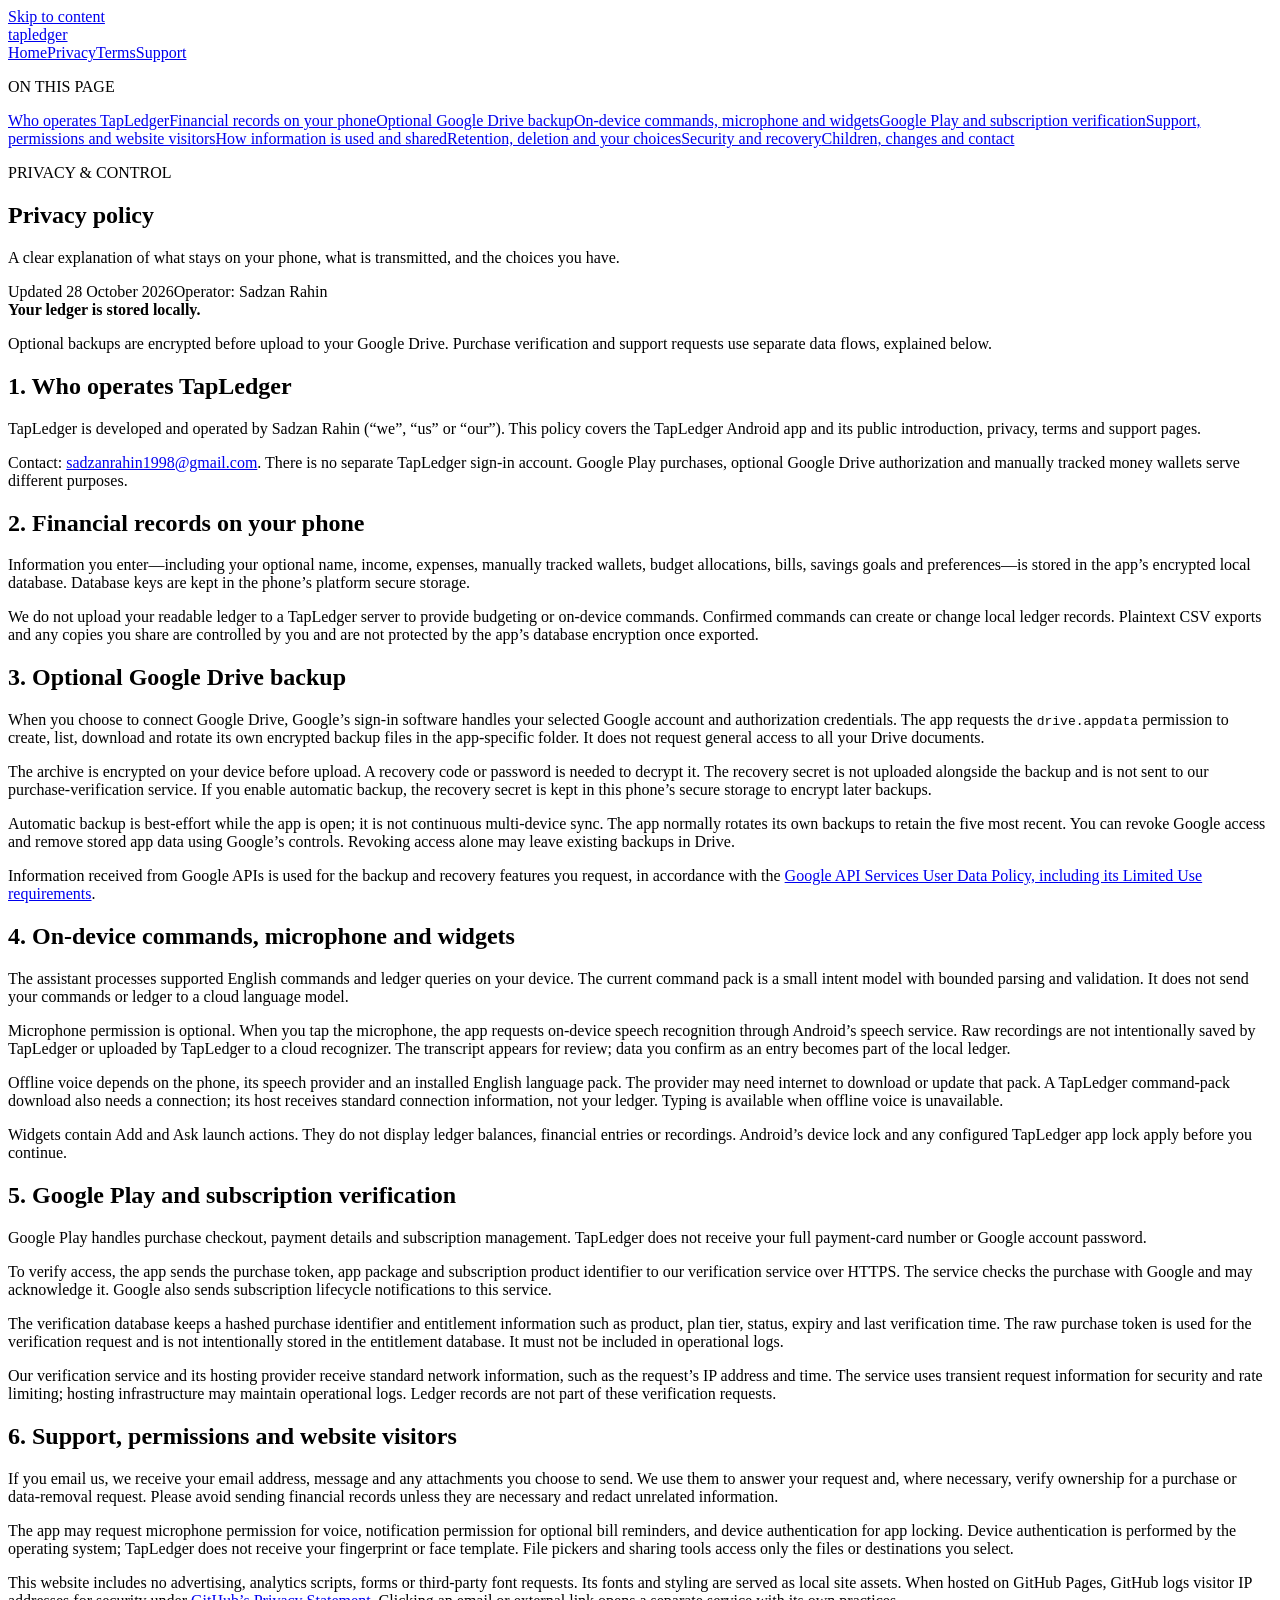
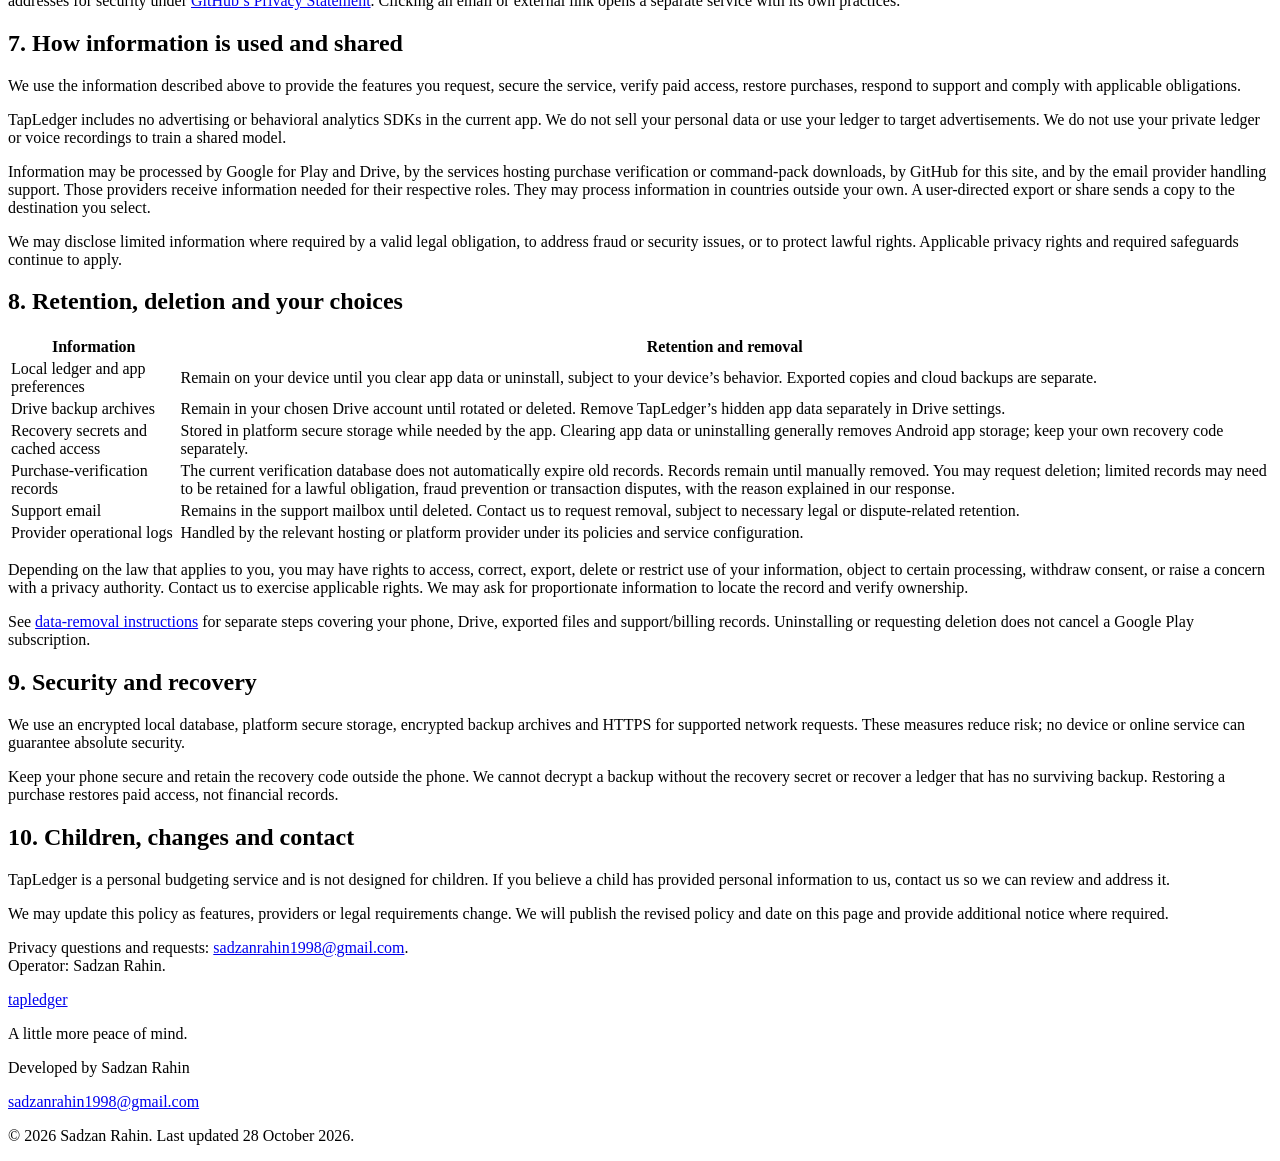
==== privacy.html @ 8fe3b2bb "Add files via upload" ====
<!doctype html>
<html lang="en">
<head>
<meta charset="utf-8"><meta name="viewport" content="width=device-width,initial-scale=1">
<title>Privacy Policy — TapLedger</title><meta name="description" content="How TapLedger handles local financial records, encrypted Drive backups, on-device commands, purchases and support requests.">
<meta name="theme-color" content="#f7f8fc"><meta name="color-scheme" content="light">
<link rel="icon" href="assets/favicon.svg" type="image/svg+xml"><link rel="stylesheet" href="assets/styles.css">
</head>
<body>
<a class="skip-link" href="#main">Skip to content</a>
<header class="site-header"><div class="header-inner"><a class="brand" href="index.html" aria-label="TapLedger home"><span class="brand-mark" aria-hidden="true"><i></i><i></i><i></i><b></b></span><span>tapledger</span></a><nav class="primary-nav" aria-label="Main navigation"><a href="index.html">Home</a><a href="privacy.html" aria-current="page">Privacy</a><a href="terms.html">Terms</a><a href="support.html">Support</a></nav></div></header>
<main id="main" class="page-shell"><div class="document-layout"><aside class="contents" aria-label="Page contents"><p class="eyebrow">ON THIS PAGE</p><nav><a href="#scope">Who operates TapLedger</a><a href="#local-records">Financial records on your phone</a><a href="#drive">Optional Google Drive backup</a><a href="#assistant">On-device commands, microphone and widgets</a><a href="#billing">Google Play and subscription verification</a><a href="#support-data">Support, permissions and website visitors</a><a href="#uses">How information is used and shared</a><a href="#retention">Retention, deletion and your choices</a><a href="#security">Security and recovery</a><a href="#children-changes">Children, changes and contact</a></nav></aside><article class="document"><p class="eyebrow">PRIVACY & CONTROL</p><h1>Privacy policy</h1><p class="lead">A clear explanation of what stays on your phone, what is transmitted, and the choices you have.</p><div class="document-meta"><span>Updated 28 October 2026</span><span>Operator: Sadzan Rahin</span></div><div class="callout"><strong>Your ledger is stored locally.</strong><p>Optional backups are encrypted before upload to your Google Drive. Purchase verification and support requests use separate data flows, explained below.</p></div><section id="scope" class="article-section"><h2>1. Who operates TapLedger</h2><p>TapLedger is developed and operated by Sadzan Rahin (“we”, “us” or “our”). This policy covers the TapLedger Android app and its public introduction, privacy, terms and support pages.</p><p>Contact: <a href="mailto:sadzanrahin1998@gmail.com">sadzanrahin1998@gmail.com</a>. There is no separate TapLedger sign-in account. Google Play purchases, optional Google Drive authorization and manually tracked money wallets serve different purposes.</p></section><section id="local-records" class="article-section"><h2>2. Financial records on your phone</h2><p>Information you enter—including your optional name, income, expenses, manually tracked wallets, budget allocations, bills, savings goals and preferences—is stored in the app’s encrypted local database. Database keys are kept in the phone’s platform secure storage.</p><p>We do not upload your readable ledger to a TapLedger server to provide budgeting or on-device commands. Confirmed commands can create or change local ledger records. Plaintext CSV exports and any copies you share are controlled by you and are not protected by the app’s database encryption once exported.</p></section><section id="drive" class="article-section"><h2>3. Optional Google Drive backup</h2><p>When you choose to connect Google Drive, Google’s sign-in software handles your selected Google account and authorization credentials. The app requests the <code>drive.appdata</code> permission to create, list, download and rotate its own encrypted backup files in the app-specific folder. It does not request general access to all your Drive documents.</p><p>The archive is encrypted on your device before upload. A recovery code or password is needed to decrypt it. The recovery secret is not uploaded alongside the backup and is not sent to our purchase-verification service. If you enable automatic backup, the recovery secret is kept in this phone’s secure storage to encrypt later backups.</p><p>Automatic backup is best-effort while the app is open; it is not continuous multi-device sync. The app normally rotates its own backups to retain the five most recent. You can revoke Google access and remove stored app data using Google’s controls. Revoking access alone may leave existing backups in Drive.</p><p>Information received from Google APIs is used for the backup and recovery features you request, in accordance with the <a href="https://developers.google.com/terms/api-services-user-data-policy">Google API Services User Data Policy, including its Limited Use requirements</a>.</p></section><section id="assistant" class="article-section"><h2>4. On-device commands, microphone and widgets</h2><p>The assistant processes supported English commands and ledger queries on your device. The current command pack is a small intent model with bounded parsing and validation. It does not send your commands or ledger to a cloud language model.</p><p>Microphone permission is optional. When you tap the microphone, the app requests on-device speech recognition through Android’s speech service. Raw recordings are not intentionally saved by TapLedger or uploaded by TapLedger to a cloud recognizer. The transcript appears for review; data you confirm as an entry becomes part of the local ledger.</p><p>Offline voice depends on the phone, its speech provider and an installed English language pack. The provider may need internet to download or update that pack. A TapLedger command-pack download also needs a connection; its host receives standard connection information, not your ledger. Typing is available when offline voice is unavailable.</p><p>Widgets contain Add and Ask launch actions. They do not display ledger balances, financial entries or recordings. Android’s device lock and any configured TapLedger app lock apply before you continue.</p></section><section id="billing" class="article-section"><h2>5. Google Play and subscription verification</h2><p>Google Play handles purchase checkout, payment details and subscription management. TapLedger does not receive your full payment-card number or Google account password.</p><p>To verify access, the app sends the purchase token, app package and subscription product identifier to our verification service over HTTPS. The service checks the purchase with Google and may acknowledge it. Google also sends subscription lifecycle notifications to this service.</p><p>The verification database keeps a hashed purchase identifier and entitlement information such as product, plan tier, status, expiry and last verification time. The raw purchase token is used for the verification request and is not intentionally stored in the entitlement database. It must not be included in operational logs.</p><p>Our verification service and its hosting provider receive standard network information, such as the request’s IP address and time. The service uses transient request information for security and rate limiting; hosting infrastructure may maintain operational logs. Ledger records are not part of these verification requests.</p></section><section id="support-data" class="article-section"><h2>6. Support, permissions and website visitors</h2><p>If you email us, we receive your email address, message and any attachments you choose to send. We use them to answer your request and, where necessary, verify ownership for a purchase or data-removal request. Please avoid sending financial records unless they are necessary and redact unrelated information.</p><p>The app may request microphone permission for voice, notification permission for optional bill reminders, and device authentication for app locking. Device authentication is performed by the operating system; TapLedger does not receive your fingerprint or face template. File pickers and sharing tools access only the files or destinations you select.</p><p>This website includes no advertising, analytics scripts, forms or third-party font requests. Its fonts and styling are served as local site assets. When hosted on GitHub Pages, GitHub logs visitor IP addresses for security under <a href="https://docs.github.com/en/site-policy/privacy-policies/github-general-privacy-statement">GitHub’s Privacy Statement</a>. Clicking an email or external link opens a separate service with its own practices.</p></section><section id="uses" class="article-section"><h2>7. How information is used and shared</h2><p>We use the information described above to provide the features you request, secure the service, verify paid access, restore purchases, respond to support and comply with applicable obligations.</p><p>TapLedger includes no advertising or behavioral analytics SDKs in the current app. We do not sell your personal data or use your ledger to target advertisements. We do not use your private ledger or voice recordings to train a shared model.</p><p>Information may be processed by Google for Play and Drive, by the services hosting purchase verification or command-pack downloads, by GitHub for this site, and by the email provider handling support. Those providers receive information needed for their respective roles. They may process information in countries outside your own. A user-directed export or share sends a copy to the destination you select.</p><p>We may disclose limited information where required by a valid legal obligation, to address fraud or security issues, or to protect lawful rights. Applicable privacy rights and required safeguards continue to apply.</p></section><section id="retention" class="article-section"><h2>8. Retention, deletion and your choices</h2><div class="table-scroll" tabindex="0" role="region" aria-label="Data retention table"><table><thead><tr><th>Information</th><th>Retention and removal</th></tr></thead><tbody><tr><td>Local ledger and app preferences</td><td>Remain on your device until you clear app data or uninstall, subject to your device’s behavior. Exported copies and cloud backups are separate.</td></tr><tr><td>Drive backup archives</td><td>Remain in your chosen Drive account until rotated or deleted. Remove TapLedger’s hidden app data separately in Drive settings.</td></tr><tr><td>Recovery secrets and cached access</td><td>Stored in platform secure storage while needed by the app. Clearing app data or uninstalling generally removes Android app storage; keep your own recovery code separately.</td></tr><tr><td>Purchase-verification records</td><td>The current verification database does not automatically expire old records. Records remain until manually removed. You may request deletion; limited records may need to be retained for a lawful obligation, fraud prevention or transaction disputes, with the reason explained in our response.</td></tr><tr><td>Support email</td><td>Remains in the support mailbox until deleted. Contact us to request removal, subject to necessary legal or dispute-related retention.</td></tr><tr><td>Provider operational logs</td><td>Handled by the relevant hosting or platform provider under its policies and service configuration.</td></tr></tbody></table></div><p>Depending on the law that applies to you, you may have rights to access, correct, export, delete or restrict use of your information, object to certain processing, withdraw consent, or raise a concern with a privacy authority. Contact us to exercise applicable rights. We may ask for proportionate information to locate the record and verify ownership.</p><p>See <a href="support.html#data-removal">data-removal instructions</a> for separate steps covering your phone, Drive, exported files and support/billing records. Uninstalling or requesting deletion does not cancel a Google Play subscription.</p></section><section id="security" class="article-section"><h2>9. Security and recovery</h2><p>We use an encrypted local database, platform secure storage, encrypted backup archives and HTTPS for supported network requests. These measures reduce risk; no device or online service can guarantee absolute security.</p><p>Keep your phone secure and retain the recovery code outside the phone. We cannot decrypt a backup without the recovery secret or recover a ledger that has no surviving backup. Restoring a purchase restores paid access, not financial records.</p></section><section id="children-changes" class="article-section"><h2>10. Children, changes and contact</h2><p>TapLedger is a personal budgeting service and is not designed for children. If you believe a child has provided personal information to us, contact us so we can review and address it.</p><p>We may update this policy as features, providers or legal requirements change. We will publish the revised policy and date on this page and provide additional notice where required.</p><p>Privacy questions and requests: <a href="mailto:sadzanrahin1998@gmail.com?subject=TapLedger%20privacy%20request">sadzanrahin1998@gmail.com</a>.<br>Operator: Sadzan Rahin.</p></section></article></div></main>
<footer class="site-footer"><div><a class="brand footer-brand" href="index.html"><span class="brand-mark" aria-hidden="true"><i></i><i></i><i></i><b></b></span><span>tapledger</span></a><p>A little more peace of mind.</p></div><div><p>Developed by Sadzan Rahin</p><a href="mailto:sadzanrahin1998@gmail.com">sadzanrahin1998@gmail.com</a><p class="fine">© 2026 Sadzan Rahin. Last updated 28 October 2026.</p></div></footer>
</body></html>
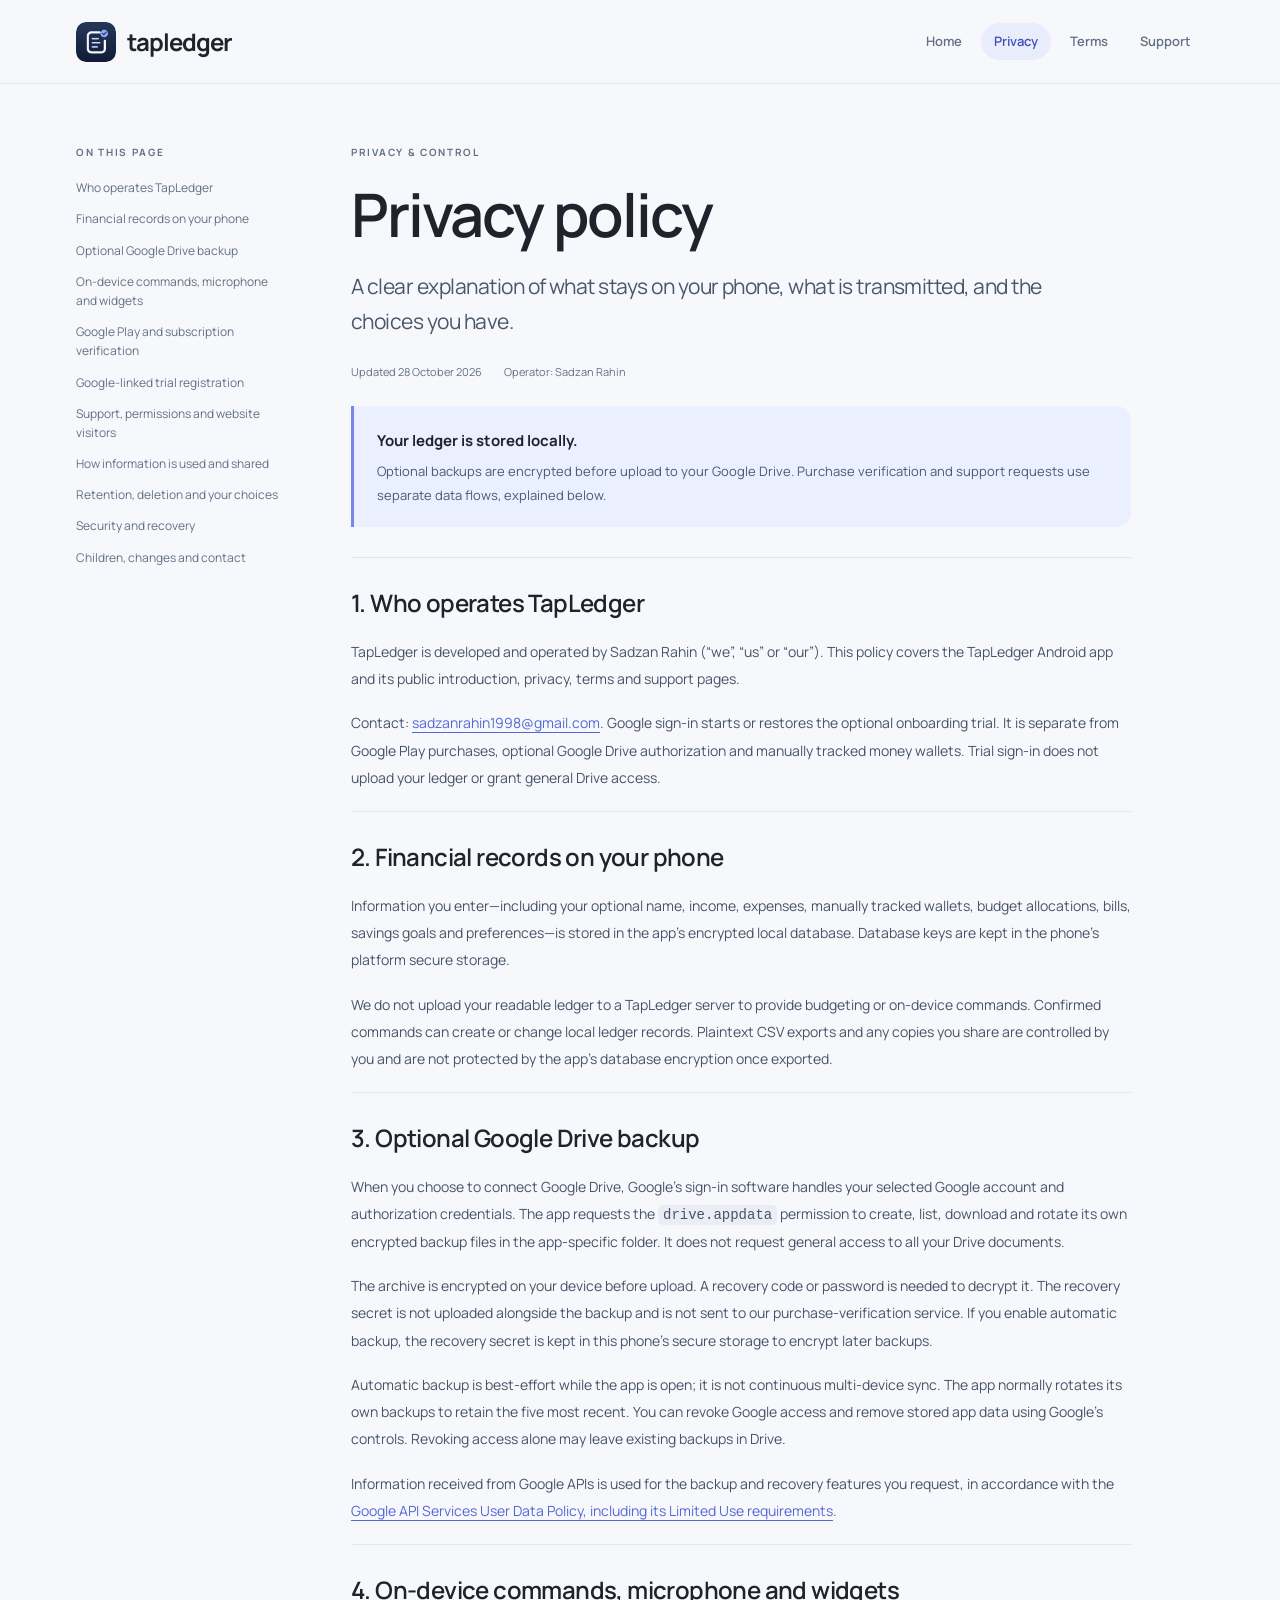
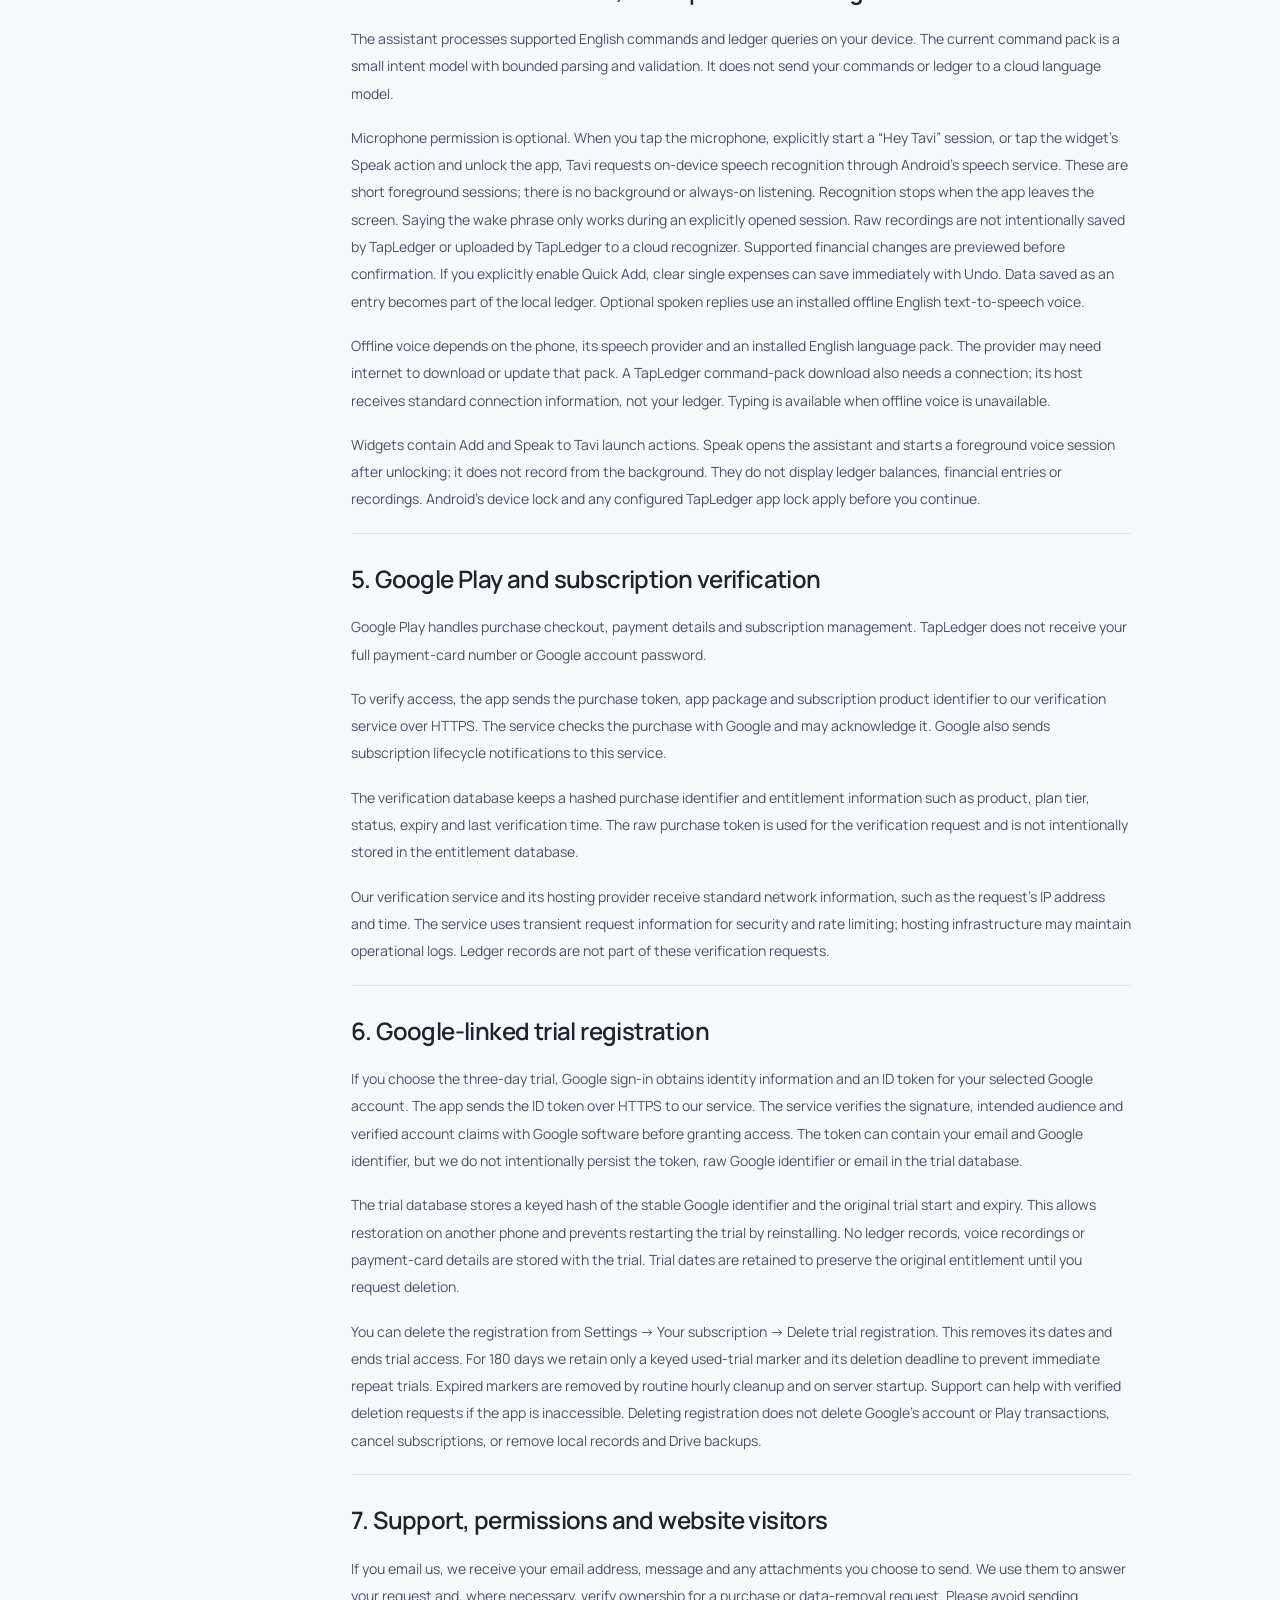
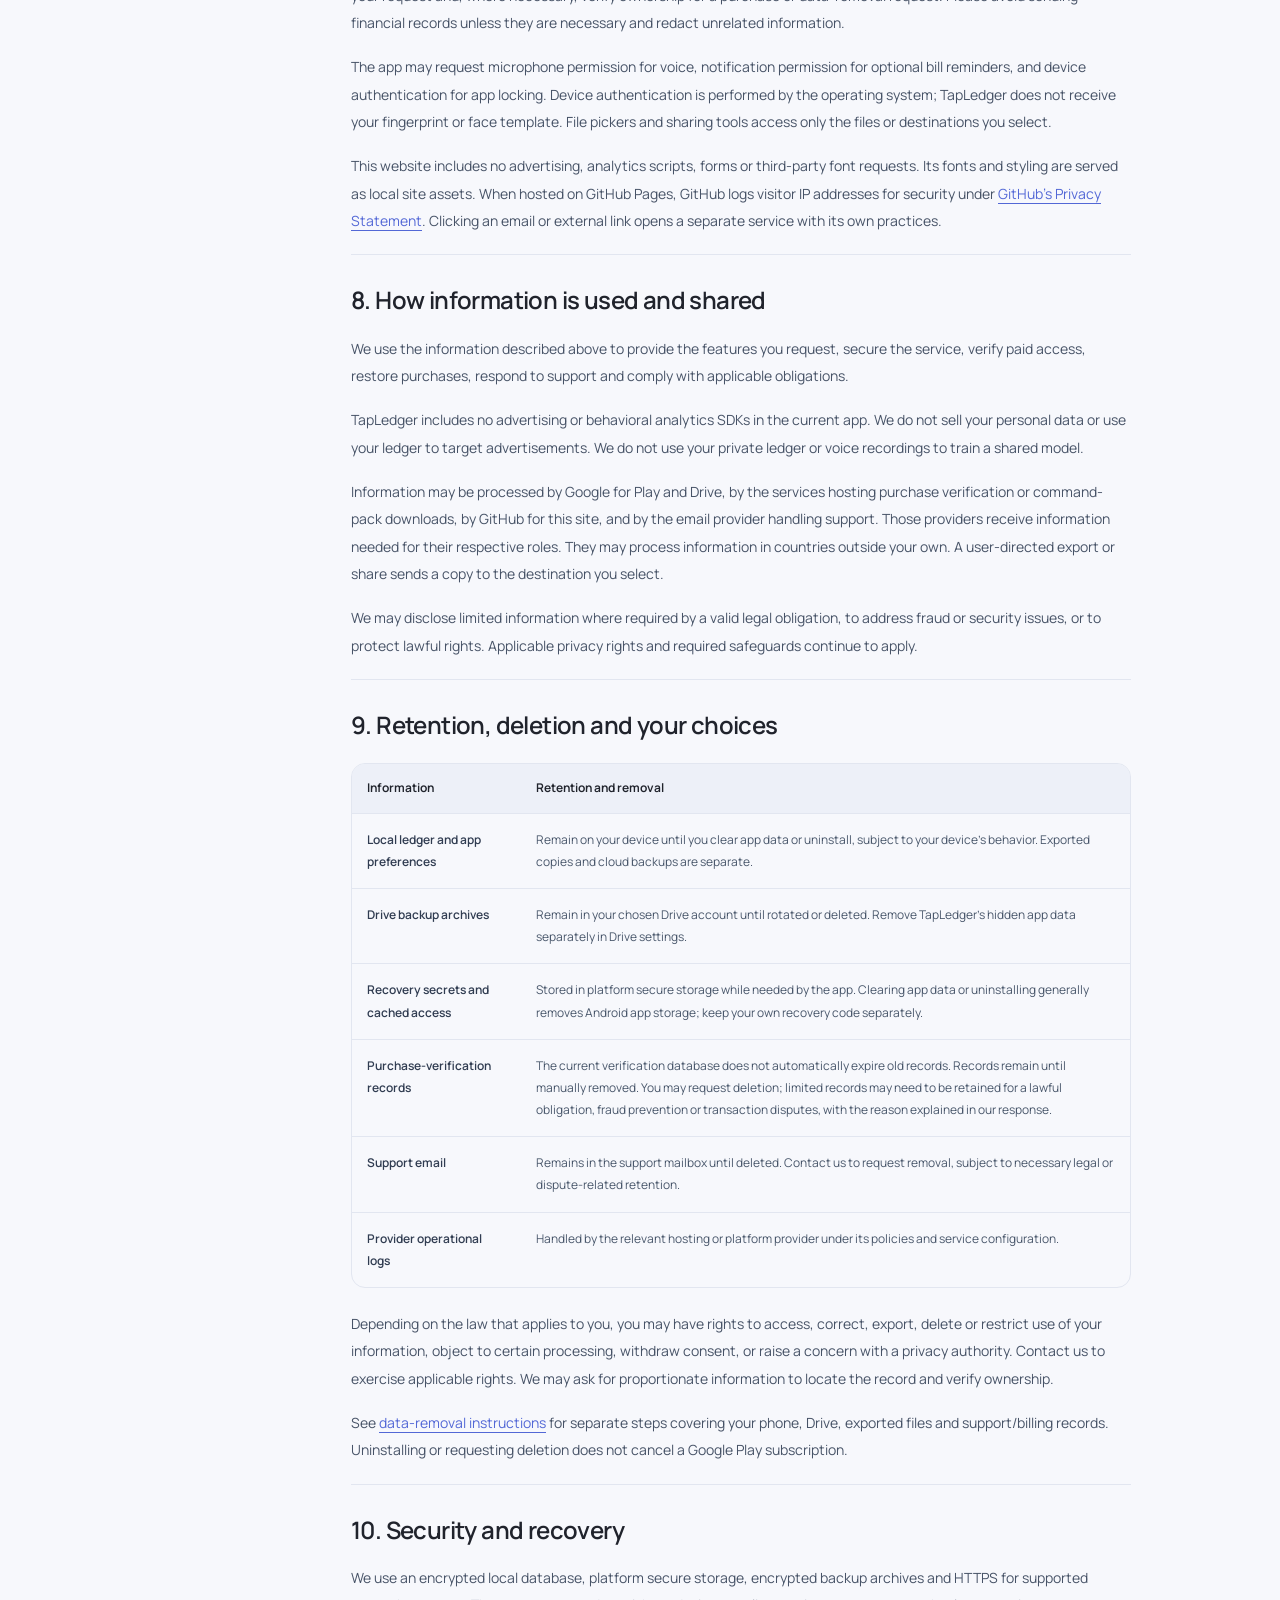
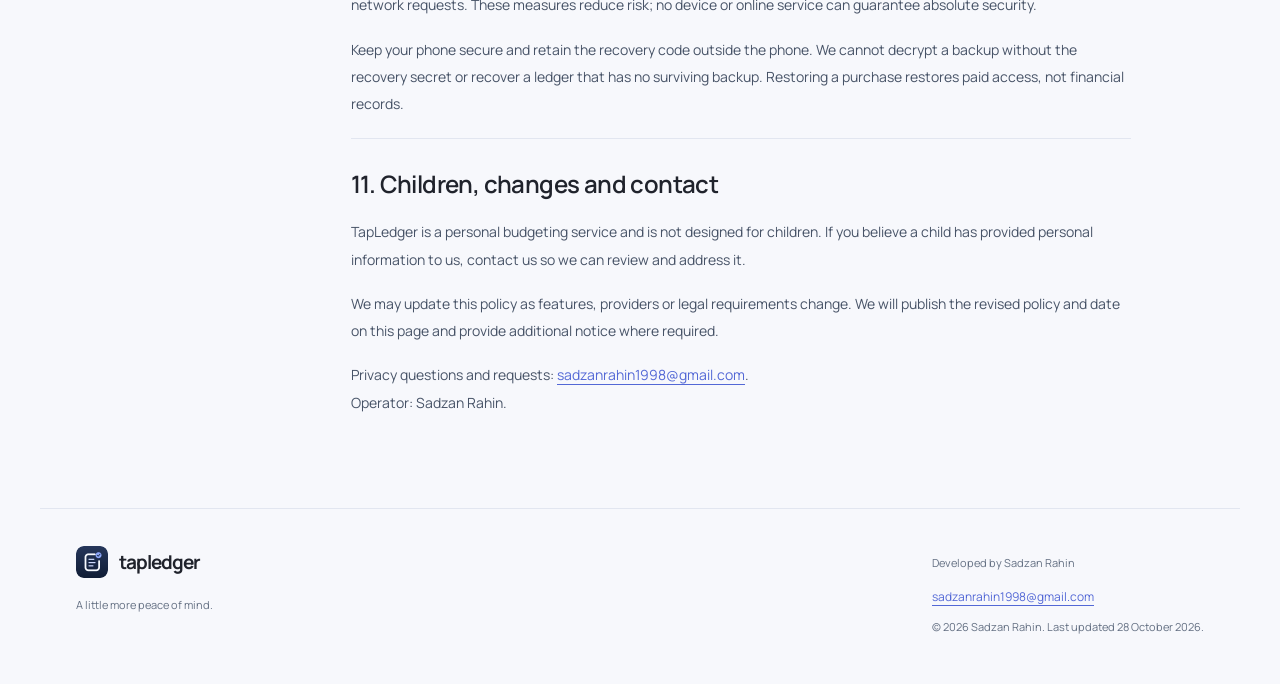
==== commit 8ac9e8af: "Add files via upload" ====
--- a/privacy.html
+++ b/privacy.html
@@ -8,7 +8,7 @@
 </head>
 <body>
 <a class="skip-link" href="#main">Skip to content</a>
-<header class="site-header"><div class="header-inner"><a class="brand" href="index.html" aria-label="TapLedger home"><span class="brand-mark" aria-hidden="true"><i></i><i></i><i></i><b></b></span><span>tapledger</span></a><nav class="primary-nav" aria-label="Main navigation"><a href="index.html">Home</a><a href="privacy.html" aria-current="page">Privacy</a><a href="terms.html">Terms</a><a href="support.html">Support</a></nav></div></header>
-<main id="main" class="page-shell"><div class="document-layout"><aside class="contents" aria-label="Page contents"><p class="eyebrow">ON THIS PAGE</p><nav><a href="#scope">Who operates TapLedger</a><a href="#local-records">Financial records on your phone</a><a href="#drive">Optional Google Drive backup</a><a href="#assistant">On-device commands, microphone and widgets</a><a href="#billing">Google Play and subscription verification</a><a href="#support-data">Support, permissions and website visitors</a><a href="#uses">How information is used and shared</a><a href="#retention">Retention, deletion and your choices</a><a href="#security">Security and recovery</a><a href="#children-changes">Children, changes and contact</a></nav></aside><article class="document"><p class="eyebrow">PRIVACY & CONTROL</p><h1>Privacy policy</h1><p class="lead">A clear explanation of what stays on your phone, what is transmitted, and the choices you have.</p><div class="document-meta"><span>Updated 28 October 2026</span><span>Operator: Sadzan Rahin</span></div><div class="callout"><strong>Your ledger is stored locally.</strong><p>Optional backups are encrypted before upload to your Google Drive. Purchase verification and support requests use separate data flows, explained below.</p></div><section id="scope" class="article-section"><h2>1. Who operates TapLedger</h2><p>TapLedger is developed and operated by Sadzan Rahin (“we”, “us” or “our”). This policy covers the TapLedger Android app and its public introduction, privacy, terms and support pages.</p><p>Contact: <a href="mailto:sadzanrahin1998@gmail.com">sadzanrahin1998@gmail.com</a>. There is no separate TapLedger sign-in account. Google Play purchases, optional Google Drive authorization and manually tracked money wallets serve different purposes.</p></section><section id="local-records" class="article-section"><h2>2. Financial records on your phone</h2><p>Information you enter—including your optional name, income, expenses, manually tracked wallets, budget allocations, bills, savings goals and preferences—is stored in the app’s encrypted local database. Database keys are kept in the phone’s platform secure storage.</p><p>We do not upload your readable ledger to a TapLedger server to provide budgeting or on-device commands. Confirmed commands can create or change local ledger records. Plaintext CSV exports and any copies you share are controlled by you and are not protected by the app’s database encryption once exported.</p></section><section id="drive" class="article-section"><h2>3. Optional Google Drive backup</h2><p>When you choose to connect Google Drive, Google’s sign-in software handles your selected Google account and authorization credentials. The app requests the <code>drive.appdata</code> permission to create, list, download and rotate its own encrypted backup files in the app-specific folder. It does not request general access to all your Drive documents.</p><p>The archive is encrypted on your device before upload. A recovery code or password is needed to decrypt it. The recovery secret is not uploaded alongside the backup and is not sent to our purchase-verification service. If you enable automatic backup, the recovery secret is kept in this phone’s secure storage to encrypt later backups.</p><p>Automatic backup is best-effort while the app is open; it is not continuous multi-device sync. The app normally rotates its own backups to retain the five most recent. You can revoke Google access and remove stored app data using Google’s controls. Revoking access alone may leave existing backups in Drive.</p><p>Information received from Google APIs is used for the backup and recovery features you request, in accordance with the <a href="https://developers.google.com/terms/api-services-user-data-policy">Google API Services User Data Policy, including its Limited Use requirements</a>.</p></section><section id="assistant" class="article-section"><h2>4. On-device commands, microphone and widgets</h2><p>The assistant processes supported English commands and ledger queries on your device. The current command pack is a small intent model with bounded parsing and validation. It does not send your commands or ledger to a cloud language model.</p><p>Microphone permission is optional. When you tap the microphone, the app requests on-device speech recognition through Android’s speech service. Raw recordings are not intentionally saved by TapLedger or uploaded by TapLedger to a cloud recognizer. The transcript appears for review; data you confirm as an entry becomes part of the local ledger.</p><p>Offline voice depends on the phone, its speech provider and an installed English language pack. The provider may need internet to download or update that pack. A TapLedger command-pack download also needs a connection; its host receives standard connection information, not your ledger. Typing is available when offline voice is unavailable.</p><p>Widgets contain Add and Ask launch actions. They do not display ledger balances, financial entries or recordings. Android’s device lock and any configured TapLedger app lock apply before you continue.</p></section><section id="billing" class="article-section"><h2>5. Google Play and subscription verification</h2><p>Google Play handles purchase checkout, payment details and subscription management. TapLedger does not receive your full payment-card number or Google account password.</p><p>To verify access, the app sends the purchase token, app package and subscription product identifier to our verification service over HTTPS. The service checks the purchase with Google and may acknowledge it. Google also sends subscription lifecycle notifications to this service.</p><p>The verification database keeps a hashed purchase identifier and entitlement information such as product, plan tier, status, expiry and last verification time. The raw purchase token is used for the verification request and is not intentionally stored in the entitlement database. It must not be included in operational logs.</p><p>Our verification service and its hosting provider receive standard network information, such as the request’s IP address and time. The service uses transient request information for security and rate limiting; hosting infrastructure may maintain operational logs. Ledger records are not part of these verification requests.</p></section><section id="support-data" class="article-section"><h2>6. Support, permissions and website visitors</h2><p>If you email us, we receive your email address, message and any attachments you choose to send. We use them to answer your request and, where necessary, verify ownership for a purchase or data-removal request. Please avoid sending financial records unless they are necessary and redact unrelated information.</p><p>The app may request microphone permission for voice, notification permission for optional bill reminders, and device authentication for app locking. Device authentication is performed by the operating system; TapLedger does not receive your fingerprint or face template. File pickers and sharing tools access only the files or destinations you select.</p><p>This website includes no advertising, analytics scripts, forms or third-party font requests. Its fonts and styling are served as local site assets. When hosted on GitHub Pages, GitHub logs visitor IP addresses for security under <a href="https://docs.github.com/en/site-policy/privacy-policies/github-general-privacy-statement">GitHub’s Privacy Statement</a>. Clicking an email or external link opens a separate service with its own practices.</p></section><section id="uses" class="article-section"><h2>7. How information is used and shared</h2><p>We use the information described above to provide the features you request, secure the service, verify paid access, restore purchases, respond to support and comply with applicable obligations.</p><p>TapLedger includes no advertising or behavioral analytics SDKs in the current app. We do not sell your personal data or use your ledger to target advertisements. We do not use your private ledger or voice recordings to train a shared model.</p><p>Information may be processed by Google for Play and Drive, by the services hosting purchase verification or command-pack downloads, by GitHub for this site, and by the email provider handling support. Those providers receive information needed for their respective roles. They may process information in countries outside your own. A user-directed export or share sends a copy to the destination you select.</p><p>We may disclose limited information where required by a valid legal obligation, to address fraud or security issues, or to protect lawful rights. Applicable privacy rights and required safeguards continue to apply.</p></section><section id="retention" class="article-section"><h2>8. Retention, deletion and your choices</h2><div class="table-scroll" tabindex="0" role="region" aria-label="Data retention table"><table><thead><tr><th>Information</th><th>Retention and removal</th></tr></thead><tbody><tr><td>Local ledger and app preferences</td><td>Remain on your device until you clear app data or uninstall, subject to your device’s behavior. Exported copies and cloud backups are separate.</td></tr><tr><td>Drive backup archives</td><td>Remain in your chosen Drive account until rotated or deleted. Remove TapLedger’s hidden app data separately in Drive settings.</td></tr><tr><td>Recovery secrets and cached access</td><td>Stored in platform secure storage while needed by the app. Clearing app data or uninstalling generally removes Android app storage; keep your own recovery code separately.</td></tr><tr><td>Purchase-verification records</td><td>The current verification database does not automatically expire old records. Records remain until manually removed. You may request deletion; limited records may need to be retained for a lawful obligation, fraud prevention or transaction disputes, with the reason explained in our response.</td></tr><tr><td>Support email</td><td>Remains in the support mailbox until deleted. Contact us to request removal, subject to necessary legal or dispute-related retention.</td></tr><tr><td>Provider operational logs</td><td>Handled by the relevant hosting or platform provider under its policies and service configuration.</td></tr></tbody></table></div><p>Depending on the law that applies to you, you may have rights to access, correct, export, delete or restrict use of your information, object to certain processing, withdraw consent, or raise a concern with a privacy authority. Contact us to exercise applicable rights. We may ask for proportionate information to locate the record and verify ownership.</p><p>See <a href="support.html#data-removal">data-removal instructions</a> for separate steps covering your phone, Drive, exported files and support/billing records. Uninstalling or requesting deletion does not cancel a Google Play subscription.</p></section><section id="security" class="article-section"><h2>9. Security and recovery</h2><p>We use an encrypted local database, platform secure storage, encrypted backup archives and HTTPS for supported network requests. These measures reduce risk; no device or online service can guarantee absolute security.</p><p>Keep your phone secure and retain the recovery code outside the phone. We cannot decrypt a backup without the recovery secret or recover a ledger that has no surviving backup. Restoring a purchase restores paid access, not financial records.</p></section><section id="children-changes" class="article-section"><h2>10. Children, changes and contact</h2><p>TapLedger is a personal budgeting service and is not designed for children. If you believe a child has provided personal information to us, contact us so we can review and address it.</p><p>We may update this policy as features, providers or legal requirements change. We will publish the revised policy and date on this page and provide additional notice where required.</p><p>Privacy questions and requests: <a href="mailto:sadzanrahin1998@gmail.com?subject=TapLedger%20privacy%20request">sadzanrahin1998@gmail.com</a>.<br>Operator: Sadzan Rahin.</p></section></article></div></main>
-<footer class="site-footer"><div><a class="brand footer-brand" href="index.html"><span class="brand-mark" aria-hidden="true"><i></i><i></i><i></i><b></b></span><span>tapledger</span></a><p>A little more peace of mind.</p></div><div><p>Developed by Sadzan Rahin</p><a href="mailto:sadzanrahin1998@gmail.com">sadzanrahin1998@gmail.com</a><p class="fine">© 2026 Sadzan Rahin. Last updated 28 October 2026.</p></div></footer>
+<header class="site-header"><div class="header-inner"><a class="brand" href="index.html" aria-label="TapLedger home"><img class="brand-image" src="assets/tapledger-icon.png" alt="" width="40" height="40"><span>tapledger</span></a><nav class="primary-nav" aria-label="Main navigation"><a href="index.html">Home</a><a href="privacy.html" aria-current="page">Privacy</a><a href="terms.html">Terms</a><a href="support.html">Support</a></nav></div></header>
+<main id="main" class="page-shell"><div class="document-layout"><aside class="contents" aria-label="Page contents"><p class="eyebrow">ON THIS PAGE</p><nav><a href="#scope">Who operates TapLedger</a><a href="#local-records">Financial records on your phone</a><a href="#drive">Optional Google Drive backup</a><a href="#assistant">On-device commands, microphone and widgets</a><a href="#billing">Google Play and subscription verification</a><a href="#trial-registration">Google-linked trial registration</a><a href="#support-data">Support, permissions and website visitors</a><a href="#uses">How information is used and shared</a><a href="#retention">Retention, deletion and your choices</a><a href="#security">Security and recovery</a><a href="#children-changes">Children, changes and contact</a></nav></aside><article class="document"><p class="eyebrow">PRIVACY & CONTROL</p><h1>Privacy policy</h1><p class="lead">A clear explanation of what stays on your phone, what is transmitted, and the choices you have.</p><div class="document-meta"><span>Updated 28 October 2026</span><span>Operator: Sadzan Rahin</span></div><div class="callout"><strong>Your ledger is stored locally.</strong><p>Optional backups are encrypted before upload to your Google Drive. Purchase verification and support requests use separate data flows, explained below.</p></div><section id="scope" class="article-section"><h2>1. Who operates TapLedger</h2><p>TapLedger is developed and operated by Sadzan Rahin (“we”, “us” or “our”). This policy covers the TapLedger Android app and its public introduction, privacy, terms and support pages.</p><p>Contact: <a href="mailto:sadzanrahin1998@gmail.com">sadzanrahin1998@gmail.com</a>. Google sign-in starts or restores the optional onboarding trial. It is separate from Google Play purchases, optional Google Drive authorization and manually tracked money wallets. Trial sign-in does not upload your ledger or grant general Drive access.</p></section><section id="local-records" class="article-section"><h2>2. Financial records on your phone</h2><p>Information you enter—including your optional name, income, expenses, manually tracked wallets, budget allocations, bills, savings goals and preferences—is stored in the app’s encrypted local database. Database keys are kept in the phone’s platform secure storage.</p><p>We do not upload your readable ledger to a TapLedger server to provide budgeting or on-device commands. Confirmed commands can create or change local ledger records. Plaintext CSV exports and any copies you share are controlled by you and are not protected by the app’s database encryption once exported.</p></section><section id="drive" class="article-section"><h2>3. Optional Google Drive backup</h2><p>When you choose to connect Google Drive, Google’s sign-in software handles your selected Google account and authorization credentials. The app requests the <code>drive.appdata</code> permission to create, list, download and rotate its own encrypted backup files in the app-specific folder. It does not request general access to all your Drive documents.</p><p>The archive is encrypted on your device before upload. A recovery code or password is needed to decrypt it. The recovery secret is not uploaded alongside the backup and is not sent to our purchase-verification service. If you enable automatic backup, the recovery secret is kept in this phone’s secure storage to encrypt later backups.</p><p>Automatic backup is best-effort while the app is open; it is not continuous multi-device sync. The app normally rotates its own backups to retain the five most recent. You can revoke Google access and remove stored app data using Google’s controls. Revoking access alone may leave existing backups in Drive.</p><p>Information received from Google APIs is used for the backup and recovery features you request, in accordance with the <a href="https://developers.google.com/terms/api-services-user-data-policy">Google API Services User Data Policy, including its Limited Use requirements</a>.</p></section><section id="assistant" class="article-section"><h2>4. On-device commands, microphone and widgets</h2><p>The assistant processes supported English commands and ledger queries on your device. The current command pack is a small intent model with bounded parsing and validation. It does not send your commands or ledger to a cloud language model.</p><p>Microphone permission is optional. When you tap the microphone, explicitly start a “Hey Tavi” session, or tap the widget’s Speak action and unlock the app, Tavi requests on-device speech recognition through Android’s speech service. These are short foreground sessions; there is no background or always-on listening. Recognition stops when the app leaves the screen. Saying the wake phrase only works during an explicitly opened session. Raw recordings are not intentionally saved by TapLedger or uploaded by TapLedger to a cloud recognizer. Supported financial changes are previewed before confirmation. If you explicitly enable Quick Add, clear single expenses can save immediately with Undo. Data saved as an entry becomes part of the local ledger. Optional spoken replies use an installed offline English text-to-speech voice.</p><p>Offline voice depends on the phone, its speech provider and an installed English language pack. The provider may need internet to download or update that pack. A TapLedger command-pack download also needs a connection; its host receives standard connection information, not your ledger. Typing is available when offline voice is unavailable.</p><p>Widgets contain Add and Speak to Tavi launch actions. Speak opens the assistant and starts a foreground voice session after unlocking; it does not record from the background. They do not display ledger balances, financial entries or recordings. Android’s device lock and any configured TapLedger app lock apply before you continue.</p></section><section id="billing" class="article-section"><h2>5. Google Play and subscription verification</h2><p>Google Play handles purchase checkout, payment details and subscription management. TapLedger does not receive your full payment-card number or Google account password.</p><p>To verify access, the app sends the purchase token, app package and subscription product identifier to our verification service over HTTPS. The service checks the purchase with Google and may acknowledge it. Google also sends subscription lifecycle notifications to this service.</p><p>The verification database keeps a hashed purchase identifier and entitlement information such as product, plan tier, status, expiry and last verification time. The raw purchase token is used for the verification request and is not intentionally stored in the entitlement database.</p><p>Our verification service and its hosting provider receive standard network information, such as the request’s IP address and time. The service uses transient request information for security and rate limiting; hosting infrastructure may maintain operational logs. Ledger records are not part of these verification requests.</p></section><section id="trial-registration" class="article-section"><h2>6. Google-linked trial registration</h2><p>If you choose the three-day trial, Google sign-in obtains identity information and an ID token for your selected Google account. The app sends the ID token over HTTPS to our service. The service verifies the signature, intended audience and verified account claims with Google software before granting access. The token can contain your email and Google identifier, but we do not intentionally persist the token, raw Google identifier or email in the trial database.</p><p>The trial database stores a keyed hash of the stable Google identifier and the original trial start and expiry. This allows restoration on another phone and prevents restarting the trial by reinstalling. No ledger records, voice recordings or payment-card details are stored with the trial. Trial dates are retained to preserve the original entitlement until you request deletion.</p><p>You can delete the registration from Settings → Your subscription → Delete trial registration. This removes its dates and ends trial access. For 180 days we retain only a keyed used-trial marker and its deletion deadline to prevent immediate repeat trials. Expired markers are removed by routine hourly cleanup and on server startup. Support can help with verified deletion requests if the app is inaccessible. Deleting registration does not delete Google’s account or Play transactions, cancel subscriptions, or remove local records and Drive backups.</p></section><section id="support-data" class="article-section"><h2>7. Support, permissions and website visitors</h2><p>If you email us, we receive your email address, message and any attachments you choose to send. We use them to answer your request and, where necessary, verify ownership for a purchase or data-removal request. Please avoid sending financial records unless they are necessary and redact unrelated information.</p><p>The app may request microphone permission for voice, notification permission for optional bill reminders, and device authentication for app locking. Device authentication is performed by the operating system; TapLedger does not receive your fingerprint or face template. File pickers and sharing tools access only the files or destinations you select.</p><p>This website includes no advertising, analytics scripts, forms or third-party font requests. Its fonts and styling are served as local site assets. When hosted on GitHub Pages, GitHub logs visitor IP addresses for security under <a href="https://docs.github.com/en/site-policy/privacy-policies/github-general-privacy-statement">GitHub’s Privacy Statement</a>. Clicking an email or external link opens a separate service with its own practices.</p></section><section id="uses" class="article-section"><h2>8. How information is used and shared</h2><p>We use the information described above to provide the features you request, secure the service, verify paid access, restore purchases, respond to support and comply with applicable obligations.</p><p>TapLedger includes no advertising or behavioral analytics SDKs in the current app. We do not sell your personal data or use your ledger to target advertisements. We do not use your private ledger or voice recordings to train a shared model.</p><p>Information may be processed by Google for Play and Drive, by the services hosting purchase verification or command-pack downloads, by GitHub for this site, and by the email provider handling support. Those providers receive information needed for their respective roles. They may process information in countries outside your own. A user-directed export or share sends a copy to the destination you select.</p><p>We may disclose limited information where required by a valid legal obligation, to address fraud or security issues, or to protect lawful rights. Applicable privacy rights and required safeguards continue to apply.</p></section><section id="retention" class="article-section"><h2>9. Retention, deletion and your choices</h2><div class="table-scroll" tabindex="0" role="region" aria-label="Data retention table"><table><thead><tr><th>Information</th><th>Retention and removal</th></tr></thead><tbody><tr><td>Local ledger and app preferences</td><td>Remain on your device until you clear app data or uninstall, subject to your device’s behavior. Exported copies and cloud backups are separate.</td></tr><tr><td>Drive backup archives</td><td>Remain in your chosen Drive account until rotated or deleted. Remove TapLedger’s hidden app data separately in Drive settings.</td></tr><tr><td>Recovery secrets and cached access</td><td>Stored in platform secure storage while needed by the app. Clearing app data or uninstalling generally removes Android app storage; keep your own recovery code separately.</td></tr><tr><td>Purchase-verification records</td><td>The current verification database does not automatically expire old records. Records remain until manually removed. You may request deletion; limited records may need to be retained for a lawful obligation, fraud prevention or transaction disputes, with the reason explained in our response.</td></tr><tr><td>Support email</td><td>Remains in the support mailbox until deleted. Contact us to request removal, subject to necessary legal or dispute-related retention.</td></tr><tr><td>Provider operational logs</td><td>Handled by the relevant hosting or platform provider under its policies and service configuration.</td></tr></tbody></table></div><p>Depending on the law that applies to you, you may have rights to access, correct, export, delete or restrict use of your information, object to certain processing, withdraw consent, or raise a concern with a privacy authority. Contact us to exercise applicable rights. We may ask for proportionate information to locate the record and verify ownership.</p><p>See <a href="support.html#data-removal">data-removal instructions</a> for separate steps covering your phone, Drive, exported files and support/billing records. Uninstalling or requesting deletion does not cancel a Google Play subscription.</p></section><section id="security" class="article-section"><h2>10. Security and recovery</h2><p>We use an encrypted local database, platform secure storage, encrypted backup archives and HTTPS for supported network requests. These measures reduce risk; no device or online service can guarantee absolute security.</p><p>Keep your phone secure and retain the recovery code outside the phone. We cannot decrypt a backup without the recovery secret or recover a ledger that has no surviving backup. Restoring a purchase restores paid access, not financial records.</p></section><section id="children-changes" class="article-section"><h2>11. Children, changes and contact</h2><p>TapLedger is a personal budgeting service and is not designed for children. If you believe a child has provided personal information to us, contact us so we can review and address it.</p><p>We may update this policy as features, providers or legal requirements change. We will publish the revised policy and date on this page and provide additional notice where required.</p><p>Privacy questions and requests: <a href="mailto:sadzanrahin1998@gmail.com?subject=TapLedger%20privacy%20request">sadzanrahin1998@gmail.com</a>.<br>Operator: Sadzan Rahin.</p></section></article></div></main>
+<footer class="site-footer"><div><a class="brand footer-brand" href="index.html"><img class="brand-image" src="assets/tapledger-icon.png" alt="" width="40" height="40"><span>tapledger</span></a><p>A little more peace of mind.</p></div><div><p>Developed by Sadzan Rahin</p><a href="mailto:sadzanrahin1998@gmail.com">sadzanrahin1998@gmail.com</a><p class="fine">© 2026 Sadzan Rahin. Last updated 28 October 2026.</p></div></footer>
 </body></html>
--- a/assets/styles.css
+++ b/assets/styles.css
@@ -0,0 +1,11 @@
+@font-face{font-family:Manrope;src:url('Manrope.ttf') format('truetype');font-style:normal;font-weight:200 800;font-display:swap}
+:root{--ink:#20232c;--muted:#647083;--blue:#5368d6;--paper:#f7f8fc;--line:#e2e6f0;--white:#fff;--radius:25px}
+*{box-sizing:border-box}html{scroll-padding-top:100px}body{margin:0;background:var(--paper);color:var(--ink);font:16px/1.8 Manrope,system-ui,sans-serif;-webkit-font-smoothing:antialiased}a{color:var(--blue);text-underline-offset:4px;overflow-wrap:anywhere}a:hover{text-decoration-thickness:2px}a:focus-visible,button:focus-visible,[tabindex]:focus-visible{outline:3px solid #7084ed;outline-offset:5px;border-radius:5px}p{margin:0 0 17px}h1,h2,h3{line-height:1.22;letter-spacing:-.035em;margin:0 0 18px;font-weight:600}h1{font-size:clamp(36px,5vw,60px)}h2{font-size:clamp(24px,3vw,34px)}h3{font-size:20px}ul,ol{padding-left:23px;margin:16px 0 22px}li{padding-left:3px;margin-bottom:10px}strong{font-weight:700}code{font:14px/1.6 ui-monospace,SFMono-Regular,monospace;background:#ebedf5;padding:2px 5px;border-radius:5px;overflow-wrap:anywhere}
+.skip-link{position:absolute;left:16px;top:-80px;background:var(--ink);color:white;padding:12px 18px;z-index:20}.skip-link:focus{top:10px}.site-header{border-bottom:1px solid var(--line);background:rgba(247,248,252,.96);position:sticky;top:0;z-index:5}.header-inner{max-width:1200px;margin:auto;padding:20px 36px;display:flex;align-items:center;justify-content:space-between;gap:24px}.brand{display:inline-flex;gap:11px;align-items:center;text-decoration:none;color:var(--ink);font-size:24px;letter-spacing:-1px;font-weight:700;flex-shrink:0}.brand-mark{width:40px;height:40px;position:relative;background:var(--ink);border-radius:13px;display:inline-flex;gap:3px;align-items:flex-end;padding:9px;overflow:hidden}.brand-mark i{display:block;background:white;border-radius:4px;width:5px;height:24px}.brand-mark i:nth-child(2){height:18px}.brand-mark i:nth-child(3){height:12px}.brand-mark b{position:absolute;right:7px;top:8px;width:6px;height:6px;border-radius:50%;background:#a2b2ff}.primary-nav{display:flex;flex-wrap:wrap;gap:6px}.primary-nav a{padding:7px 13px;border-radius:30px;color:var(--muted);font-size:13px;text-decoration:none;font-weight:600}.primary-nav a[aria-current=page]{background:#e9edfb;color:#3d50b8}.primary-nav a:hover{background:#edf0f7;color:var(--ink)}.page-shell{max-width:1200px;margin:auto;padding:0 36px}.eyebrow{font-size:10px;font-weight:700;letter-spacing:1.7px;color:var(--muted);margin-bottom:18px;line-height:1.6}.small{font-size:12px;line-height:1.75}.fine{font-size:11px;line-height:1.7}.muted{color:var(--muted)}.lead{font-size:clamp(17px,2vw,21px);line-height:1.65;color:#4a566a;letter-spacing:-.025em}.status-dot{display:inline-block;width:6px;height:6px;vertical-align:middle;background:#6683de;border-radius:50%;margin-right:5px}.hero{display:grid;grid-template-columns:1.05fr 1fr;gap:70px;padding:76px 0 65px;align-items:center}.hero h1{font-size:clamp(42px,6vw,70px);font-weight:500;letter-spacing:-.06em}.hero-copy>p:not(.eyebrow){max-width:540px}.hero-copy>p:not(.lead):not(.eyebrow){font-size:14px;color:var(--muted)}.button-row{display:flex;flex-wrap:wrap;gap:12px;margin:28px 0 20px}.button{display:inline-flex;align-items:center;justify-content:center;gap:18px;padding:13px 20px;border-radius:15px;font-size:12px;font-weight:650;text-decoration:none;line-height:1.65;text-align:center}.button.primary{color:white;background:var(--ink)}.button.secondary{border:1px solid #d8ddea;background:rgba(255,255,255,.7);color:var(--ink)}.button:hover{filter:brightness(.95)}.illustration{background:#fff;border:1px solid #edf0f6;box-shadow:0 25px 70px #28334b0c;border-radius:30px;padding:27px;transform:rotate(-1deg)}.illustration-top{display:flex;justify-content:space-between;gap:12px;align-items:center}.illustration-top .eyebrow{margin:0}.example-label{color:#536273;background:#f0f3fa;border-radius:30px;padding:3px 10px;font-size:10px}.illustration-caption{font-size:18px;letter-spacing:-.5px;margin:22px 0 20px}.sample-card{border-radius:22px;padding:20px}.sample-card>div:not(.sample-bar){display:flex;justify-content:space-between;gap:9px;font-size:11px;font-weight:600;align-items:center}.sample-card strong{display:block;font-weight:500;font-size:34px;line-height:1.25;letter-spacing:-1px;margin:14px 0 5px}.sample-card p{font-size:10px;margin:0;color:#5c6880}.essential{background:#eaf0ff}.personal{background:#f0eaff}.saving{background:#e6f3ee}.sample-bar{margin-top:18px;background:#ffffffa0;border-radius:20px;height:4px}.sample-bar span{display:block;background:#7c8bea;width:50%;height:4px;border-radius:20px}.sample-pair{display:grid;grid-template-columns:1fr 1fr;gap:12px;margin:12px 0 20px}.sample-pair .sample-card{padding:17px}.illustration>.small{font-size:10px;margin:0;line-height:1.6}.overview,.plans-intro{padding:57px 0;border-top:1px solid var(--line)}.overview h2,.plans-intro h2{font-weight:500}.feature-grid{display:grid;grid-template-columns:repeat(3,1fr);gap:40px;margin-top:36px}.feature-grid p{font-size:13px;color:var(--muted);line-height:1.9}.feature-number{font-size:12px;color:#7486d3;display:block;margin-bottom:15px}.feature-grid h3{font-size:19px;font-weight:600}.privacy-strip{display:flex;gap:30px;align-items:center;justify-content:space-between;padding:36px;background:#eaf0fc;border-radius:var(--radius);margin:10px 0 57px}.privacy-strip>div{max-width:710px}.privacy-strip h2{font-size:29px;font-weight:500}.privacy-strip p{font-size:13px;color:#53637b}.privacy-strip .small{font-size:11px;margin-bottom:0}.privacy-strip .eyebrow{font-size:10px}.text-link{font-size:12px;line-height:1.7;font-weight:650;flex-shrink:0}.plans-grid{display:grid;grid-template-columns:1fr 1fr;gap:20px;margin:30px 0 20px}.plan{border:1px solid #e5e9f2;border-radius:var(--radius);background:white;padding:28px}.plan-ai{background:#eef0ff}.plan h3{font-size:40px;font-weight:500;letter-spacing:-1.5px;margin-bottom:7px}.plan h3 span{font-size:13px;color:var(--muted);letter-spacing:0}.plan>p:not(.eyebrow){font-size:12px;color:var(--muted)}.plan ul{font-size:13px;padding-left:18px;margin-bottom:0}.closing{margin:0 0 65px;padding:36px;border-radius:var(--radius);border:1px solid var(--line);background:#fff}.closing h2{font-weight:500;font-size:27px}.closing p{font-size:14px;color:var(--muted)}.site-footer{max-width:1200px;margin:auto;padding:36px 36px 40px;border-top:1px solid var(--line);display:flex;align-items:flex-start;justify-content:space-between;gap:30px}.footer-brand{font-size:19px}.footer-brand .brand-mark{width:32px;height:32px;border-radius:11px;padding:7px;gap:2px}.footer-brand .brand-mark i{height:19px;width:4px}.footer-brand .brand-mark i:nth-child(2){height:14px}.footer-brand .brand-mark i:nth-child(3){height:9px}.footer-brand .brand-mark b{width:5px;height:5px;top:6px;right:5px}.site-footer p{font-size:11px;color:var(--muted);margin:8px 0}.site-footer a:not(.brand){font-size:12px}
+.document-layout{display:grid;grid-template-columns:210px minmax(0,1fr);gap:65px;padding:60px 0 75px}.contents{align-self:start;position:sticky;top:115px}.contents nav{display:flex;flex-direction:column;gap:12px}.contents a{font-size:12px;text-decoration:none;color:var(--muted);line-height:1.6}.contents a:hover{color:var(--blue)}.document{min-width:0;max-width:780px}.document>.lead{max-width:700px}.document-meta{display:flex;flex-wrap:wrap;gap:7px 22px;font-size:11px;color:var(--muted);margin:23px 0}.callout{border-left:3px solid #7588ea;background:#eaf0ff;border-radius:0 15px 15px 0;padding:20px 23px;margin:25px 0 30px}.callout strong{font-size:15px}.callout p{font-size:13px;color:#4c5970;margin:5px 0 0;line-height:1.8}.warning{background:#fff2e6;border-color:#c9945d}.article-section{padding-top:28px;margin-top:20px;border-top:1px solid var(--line);scroll-margin-top:105px}.article-section h2{font-size:24px;line-height:1.4;letter-spacing:-.6px}.article-section p,.article-section li{font-size:14px;line-height:1.95;color:#475367}.article-section strong{color:#283248}.article-section h3{font-size:17px;letter-spacing:-.3px;margin-top:28px}.article-section ul,.article-section ol{margin-top:10px}.table-scroll{overflow:auto;width:100%;border:1px solid var(--line);border-radius:14px;margin:22px 0}.table-scroll table{border-collapse:collapse;width:100%;min-width:510px;text-align:left;font-size:12px;line-height:1.85}.table-scroll caption{text-align:left;padding:15px;font-size:11px;color:var(--muted);caption-side:top;background:#f1f3f9}.table-scroll th{background:#edf0f8;font-weight:650;padding:13px 15px;vertical-align:top}.table-scroll td{padding:15px;vertical-align:top;border-top:1px solid var(--line);color:#49576b}.table-scroll td:first-child{min-width:135px;font-weight:600;color:#303c51}.contact-card{background:#eaf0fc;border-radius:24px;padding:27px;display:flex;flex-wrap:wrap;align-items:center;justify-content:space-between;gap:20px;margin:28px 0 30px}.contact-card>div{flex:1;min-width:min(100%,240px)}.contact-card .eyebrow{font-size:9px;margin-bottom:8px}.contact-card h2{font-size:24px;margin-bottom:9px}.contact-card .email-link{font-size:14px;overflow-wrap:anywhere}.contact-card p{margin:8px 0 0;font-size:11px}
+@media(max-width:980px){.hero{gap:32px}.hero h1{font-size:51px}.document-layout{grid-template-columns:170px minmax(0,1fr);gap:35px}.privacy-strip{display:block}.privacy-strip .text-link{display:inline-block;margin-top:22px}.feature-grid{gap:24px}.sample-card{padding:16px}.illustration{padding:21px}.sample-pair .sample-card{padding:13px}}
+@media(max-width:720px){.header-inner{padding:16px 22px;gap:16px}.brand{font-size:21px}.brand-mark{width:34px;height:34px;padding:7px;gap:2px;border-radius:11px}.brand-mark i{width:5px;height:21px}.brand-mark i:nth-child(2){height:16px}.brand-mark i:nth-child(3){height:11px}.primary-nav{gap:0}.primary-nav a{font-size:11px;padding:6px 8px}.page-shell{padding:0 22px}.hero{grid-template-columns:1fr;padding:48px 0 45px;gap:32px}.hero h1{font-size:54px}.hero-copy>p{max-width:none}.illustration{transform:none;max-width:470px;width:100%;justify-self:center}.feature-grid{grid-template-columns:1fr;gap:22px}.feature-number{margin-bottom:9px}.feature-grid p{margin-bottom:0}.overview,.plans-intro{padding:36px 0}.overview h2,.plans-intro h2{font-size:28px}.privacy-strip{padding:25px;margin-bottom:36px}.privacy-strip h2{font-size:27px}.plans-grid{gap:13px}.plan{padding:22px}.plan ul{font-size:12px}.closing{padding:25px;margin-bottom:40px}.site-footer{padding:30px 22px;flex-wrap:wrap;gap:20px}.document-layout{display:block;padding:35px 0 48px}.contents{position:static;border:1px solid var(--line);border-radius:16px;padding:16px;margin:0 0 32px}.contents .eyebrow{margin-bottom:10px}.contents nav{display:flex;flex-direction:row;flex-wrap:wrap;gap:8px 16px}.contents a{font-size:11px}.document h1{font-size:40px}.document>.lead{font-size:18px}.article-section h2{font-size:22px}.callout{padding:18px}.contact-card{padding:22px}.contact-card .button{width:100%}}
+@media(max-width:440px){.header-inner{display:block;padding:13px 20px 10px}.header-inner .brand{margin-bottom:9px}.primary-nav{justify-content:space-between}.primary-nav a{padding:6px 12px}.page-shell{padding:0 20px}.hero{padding-top:34px}.hero h1{font-size:49px}.eyebrow{font-size:9px;letter-spacing:1.25px}.hero .lead{font-size:18px}.button-row{gap:9px}.button{font-size:11px;padding:12px 15px}.illustration{padding:19px;border-radius:24px}.illustration-caption{font-size:16px}.sample-pair{gap:9px}.sample-card>div:not(.sample-bar){font-size:10px}.sample-card strong{font-size:30px}.sample-card p{font-size:9px}.plans-grid{grid-template-columns:1fr}.plan{padding:25px}.plan ul{font-size:13px}.document-layout{padding-top:25px}.document-meta{font-size:10px}.document>.lead{font-size:17px}.document h1{font-size:35px}.article-section{scroll-margin-top:135px}.article-section p,.article-section li{font-size:13px}.contents{padding:14px}.table-scroll table{font-size:11px}.site-footer{display:block;padding:28px 20px}.site-footer>div+div{margin-top:25px}html{scroll-padding-top:135px}.email-link{word-break:break-word}}
+@media(prefers-reduced-motion:reduce){html{scroll-behavior:auto}}@media print{body{background:#fff;font:11pt/1.55 sans-serif}.site-header,.site-footer,.contents,.skip-link,.button-row{display:none}.page-shell{max-width:none;padding:0}.document-layout{display:block;padding:0}.document{max-width:none}.document h1{font-size:26pt}.article-section h2{font-size:16pt}.table-scroll{overflow:visible}.table-scroll table{min-width:0}a{color:#222}.callout{background:#f3f3f3}.article-section{break-inside:avoid}}
+/* TapLedger ledger/check identity and three-day trial notice. */
+.brand-image{display:block;width:40px;height:40px;border-radius:25%;flex-shrink:0}.footer-brand .brand-image{width:32px;height:32px}.trial-note{border:1px solid #d8dff5;background:#eaf0ff;border-radius:20px;padding:22px 25px;margin:25px 0 22px}.trial-note strong{font-size:17px;letter-spacing:-.3px}.trial-note p{font-size:12px;line-height:1.9;color:#4a5972;margin:8px 0}.trial-note a{font-size:12px;font-weight:600}@media(max-width:720px){.brand-image{width:34px;height:34px}.trial-note{padding:20px}.trial-note strong{font-size:16px}}
